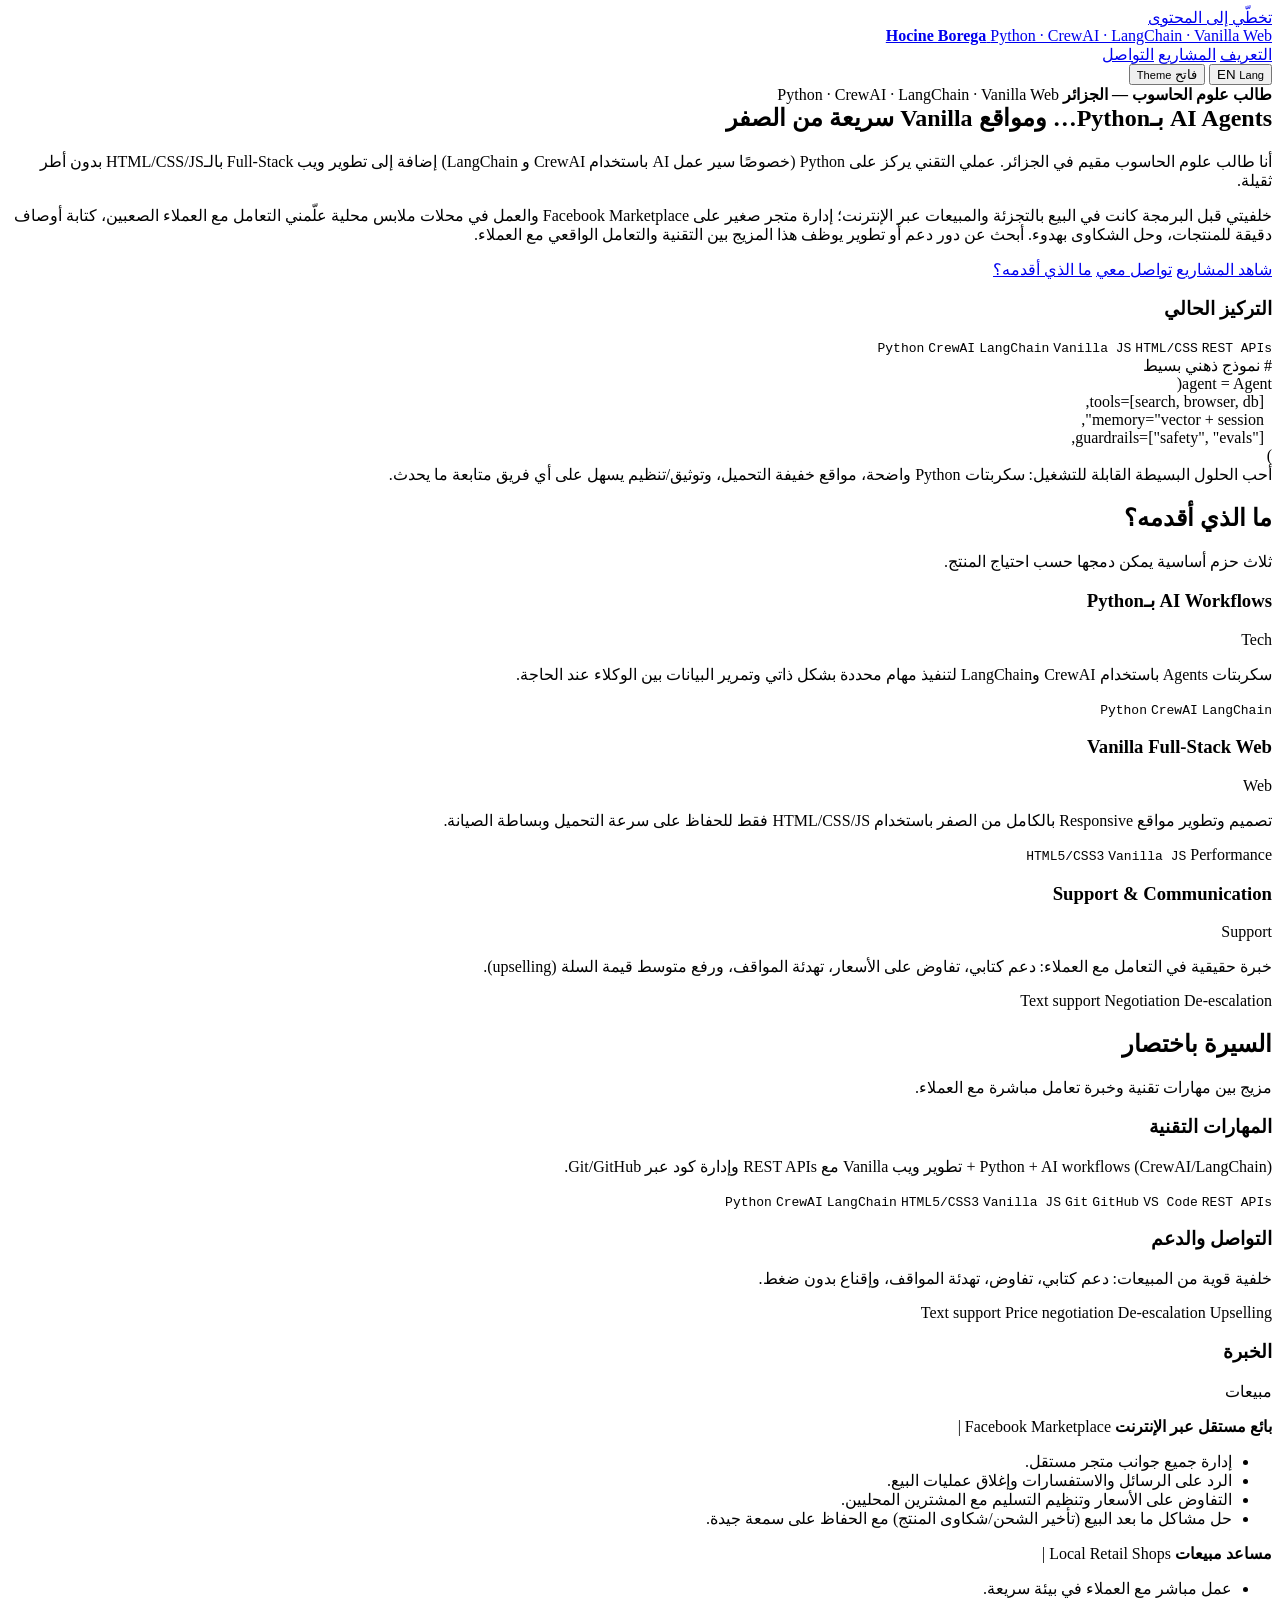
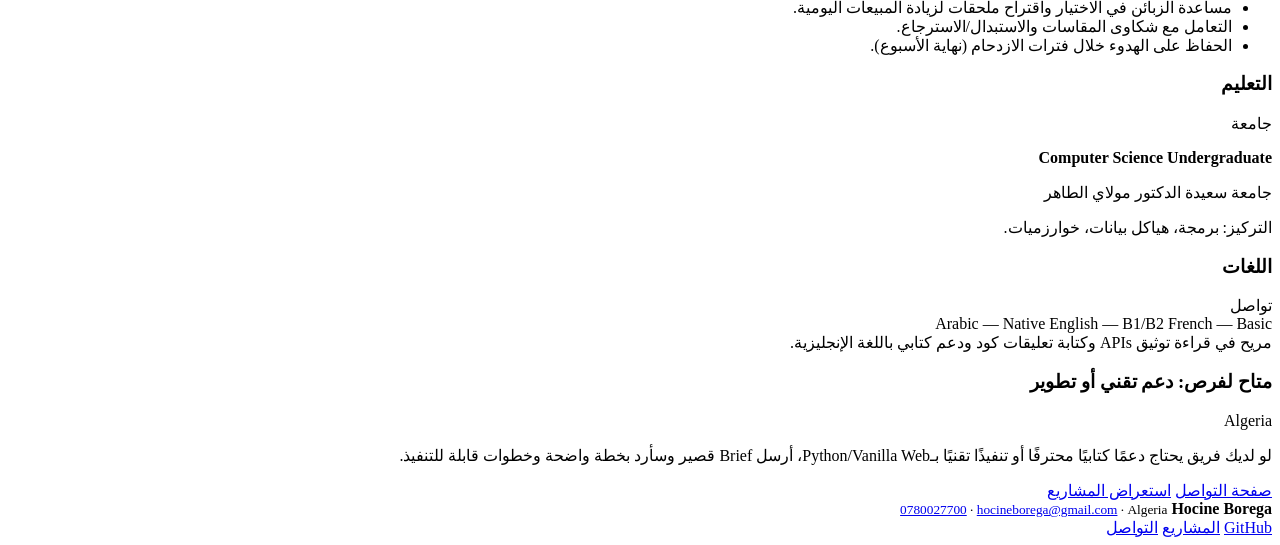
==== index.html @ 4b9794a4 "Update index.html" ====
<!doctype html>
<html lang="ar" dir="rtl">
<head>
  <meta charset="utf-8" />
  <meta name="viewport" content="width=device-width, initial-scale=1" />
  <meta name="description" content="Hocine Borega — طالب علوم الحاسوب من الجزائر. Python (CrewAI, LangChain) + Vanilla Web + خبرة دعم/تواصل من المبيعات." />
  <title>التعريف | Hocine Bouregag</title>

  <link rel="icon" href="assets/favicon.svg" type="image/svg+xml" />
  <link rel="preconnect" href="https://fonts.googleapis.com" />
  <link rel="preconnect" href="https://fonts.gstatic.com" crossorigin />
  <link href="https://fonts.googleapis.com/css2?family=IBM+Plex+Sans+Arabic:wght@400;500;600;700&family=JetBrains+Mono:wght@400;500&display=swap" rel="stylesheet" />
  <link rel="stylesheet" href="assets/styles.css" />
</head>
<body data-page="index">
  <a class="skip-link" href="#content" data-i18n="common.skip">تخطّي إلى المحتوى</a>

  <header class="site-header" role="banner">
    <div class="container header-inner">
      <a class="brand" href="./index.html" aria-label="العودة إلى صفحة التعريف" data-i18n-aria="common.brandBack">
        <span class="mark" aria-hidden="true"></span>
        <span class="brand-title">
          <strong>Hocine Borega</strong>
          <span>Python · CrewAI · LangChain · Vanilla Web</span>
        </span>
      </a>

      <nav class="nav" aria-label="التنقّل" data-i18n-aria="common.navAria">
        <a href="./index.html" aria-current="page" data-i18n="common.nav.about">التعريف</a>
        <a href="./projects.html" data-i18n="common.nav.projects">المشاريع</a>
        <a href="./contact.html" data-i18n="common.nav.contact">التواصل</a>
      </nav>

      <div class="header-actions">
        <button class="btn lang-toggle" type="button" data-lang-toggle aria-label="تحويل اللغة إلى الإنجليزية">
          <span class="pill"><span class="mono" data-lang-label>EN</span></span>
          <small class="mono">Lang</small>
        </button>

        <button class="btn theme-toggle" type="button" data-theme-toggle aria-pressed="false" aria-label="تبديل الوضع" data-i18n-aria="common.themeToggleAria">
          <span class="pill">
            <span class="theme-dot" aria-hidden="true"></span>
            <span data-theme-label>فاتح</span>
          </span>
          <small class="mono">Theme</small>
        </button>
      </div>
    </div>
  </header>

  <main id="content" class="container" role="main">
    <section class="hero" aria-label="نبذة سريعة">
      <div class="hero-inner">
        <div>
          <div class="kicker">
            <b data-i18n="index.kicker.role">طالب علوم الحاسوب — الجزائر</b>
            <span class="sep" aria-hidden="true"></span>
            <span class="mono">Python · CrewAI · LangChain · Vanilla Web</span>
          </div>

          <h1 style="margin-top: var(--space-4);" data-i18n="index.hero.title">AI Agents بـPython… ومواقع Vanilla سريعة من الصفر</h1>
          <p data-i18n="index.hero.p1">
            أنا طالب علوم الحاسوب مقيم في الجزائر. عملي التقني يركز على Python (خصوصًا سير عمل AI باستخدام CrewAI و LangChain) إضافة إلى تطوير ويب Full‑Stack بالـHTML/CSS/JS بدون أطر ثقيلة.
          </p>
          <p style="margin-top: var(--space-3);" data-i18n="index.hero.p2">
            خلفيتي قبل البرمجة كانت في البيع بالتجزئة والمبيعات عبر الإنترنت؛ إدارة متجر صغير على Facebook Marketplace والعمل في محلات ملابس محلية علّمني التعامل مع العملاء الصعبين، كتابة أوصاف دقيقة للمنتجات، وحل الشكاوى بهدوء. أبحث عن دور دعم أو تطوير يوظف هذا المزيج بين التقنية والتعامل الواقعي مع العملاء.
          </p>

          <div class="hero-cta" role="group" aria-label="روابط سريعة">
            <a class="btn btn-primary" href="./projects.html" data-i18n="index.hero.cta.projects">شاهد المشاريع</a>
            <a class="btn" href="./contact.html" data-i18n="index.hero.cta.contact">تواصل معي</a>
            <a class="btn btn-ghost" href="#services" data-i18n="index.hero.cta.services">ما الذي أقدمه؟</a>
          </div>
        </div>

        <aside class="panel" aria-label="ملخص التقنية">
          <h3 data-i18n="index.panel.title">التركيز الحالي</h3>
          <div class="chips" aria-label="محاور العمل">
            <span class="chip"><code>Python</code></span>
            <span class="chip"><code>CrewAI</code></span>
            <span class="chip"><code>LangChain</code></span>
            <span class="chip"><code>Vanilla JS</code></span>
            <span class="chip"><code>HTML/CSS</code></span>
            <span class="chip"><code>REST APIs</code></span>
          </div>

          <div class="codebox" aria-label="مثال شكلي">
            <div><span class="dim" data-i18n="index.panel.codeComment"># نموذج ذهني بسيط</span></div>
            <div><span class="g">agent</span> = Agent(</div>
            <div>&nbsp;&nbsp;tools=[search, browser, db],</div>
            <div>&nbsp;&nbsp;memory="vector + session",</div>
            <div>&nbsp;&nbsp;guardrails=["safety", "evals"],</div>
            <div>)</div>
          </div>

          <p style="margin-top: var(--space-3);" data-i18n="index.panel.p">
            أحب الحلول البسيطة القابلة للتشغيل: سكربتات Python واضحة، مواقع خفيفة التحميل، وتوثيق/تنظيم يسهل على أي فريق متابعة ما يحدث.
          </p>
        </aside>
      </div>
    </section>

    <section id="services" class="section" aria-label="الخدمات">
      <div class="section-head">
        <div>
          <h2 data-i18n="index.services.title">ما الذي أقدمه؟</h2>
          <p data-i18n="index.services.subtitle">ثلاث حزم أساسية يمكن دمجها حسب احتياج المنتج.</p>
        </div>
      </div>

      <div class="grid cols-3">
        <article class="card">
          <div class="card-top">
            <h3 data-i18n="index.services.card1.title">AI Workflows بـPython</h3>
            <span class="badge">Tech</span>
          </div>
          <p data-i18n="index.services.card1.desc">سكربتات Agents باستخدام CrewAI وLangChain لتنفيذ مهام محددة بشكل ذاتي وتمرير البيانات بين الوكلاء عند الحاجة.</p>
          <div class="chips" style="margin-top: var(--space-3);">
            <span class="chip"><code>Python</code></span>
            <span class="chip"><code>CrewAI</code></span>
            <span class="chip"><code>LangChain</code></span>
          </div>
        </article>

        <article class="card">
          <div class="card-top">
            <h3>Vanilla Full‑Stack Web</h3>
            <span class="badge">Web</span>
          </div>
          <p data-i18n="index.services.card2.desc">تصميم وتطوير مواقع Responsive بالكامل من الصفر باستخدام HTML/CSS/JS فقط للحفاظ على سرعة التحميل وبساطة الصيانة.</p>
          <div class="chips" style="margin-top: var(--space-3);">
            <span class="chip"><code>HTML5/CSS3</code></span>
            <span class="chip"><code>Vanilla JS</code></span>
            <span class="chip">Performance</span>
          </div>
        </article>

        <article class="card">
          <div class="card-top">
            <h3>Support & Communication</h3>
            <span class="badge">Support</span>
          </div>
          <p data-i18n="index.services.card3.desc">خبرة حقيقية في التعامل مع العملاء: دعم كتابي، تفاوض على الأسعار، تهدئة المواقف، ورفع متوسط قيمة السلة (upselling).</p>
          <div class="chips" style="margin-top: var(--space-3);">
            <span class="chip">Text support</span>
            <span class="chip">Negotiation</span>
            <span class="chip">De‑escalation</span>
          </div>
        </article>
      </div>
    </section>

    <section class="section" aria-label="السيرة">
      <div class="section-head">
        <div>
          <h2 data-i18n="index.resume.title">السيرة باختصار</h2>
          <p data-i18n="index.resume.subtitle">مزيج بين مهارات تقنية وخبرة تعامل مباشرة مع العملاء.</p>
        </div>
      </div>

      <div class="grid cols-2">
        <article class="card">
          <h3 data-i18n="index.resume.tech.title">المهارات التقنية</h3>
          <p data-i18n="index.resume.tech.desc">Python + AI workflows (CrewAI/LangChain) + تطوير ويب Vanilla مع REST APIs وإدارة كود عبر Git/GitHub.</p>
          <div class="chips" style="margin-top: var(--space-3);">
            <span class="chip"><code>Python</code></span>
            <span class="chip"><code>CrewAI</code></span>
            <span class="chip"><code>LangChain</code></span>
            <span class="chip"><code>HTML5/CSS3</code></span>
            <span class="chip"><code>Vanilla JS</code></span>
            <span class="chip"><code>Git</code></span>
            <span class="chip"><code>GitHub</code></span>
            <span class="chip"><code>VS Code</code></span>
            <span class="chip"><code>REST APIs</code></span>
          </div>
        </article>

        <article class="card">
          <h3 data-i18n="index.resume.support.title">التواصل والدعم</h3>
          <p data-i18n="index.resume.support.desc">خلفية قوية من المبيعات: دعم كتابي، تفاوض، تهدئة المواقف، وإقناع بدون ضغط.</p>
          <div class="chips" style="margin-top: var(--space-3);">
            <span class="chip">Text support</span>
            <span class="chip">Price negotiation</span>
            <span class="chip">De‑escalation</span>
            <span class="chip">Upselling</span>
          </div>
        </article>
      </div>

      <div class="grid cols-3" style="margin-top: var(--space-3);">
        <article class="card" aria-label="الخبرة">
          <div class="card-top">
            <h3 data-i18n="index.exp.title">الخبرة</h3>
            <span class="badge" data-i18n="index.exp.badge">مبيعات</span>
          </div>

          <p><b data-i18n="index.exp.role1">بائع مستقل عبر الإنترنت</b> <span class="mono" dir="ltr">| Facebook Marketplace</span></p>
          <ul class="list">
            <li data-i18n="index.exp.role1.li1">إدارة جميع جوانب متجر مستقل.</li>
            <li data-i18n="index.exp.role1.li2">الرد على الرسائل والاستفسارات وإغلاق عمليات البيع.</li>
            <li data-i18n="index.exp.role1.li3">التفاوض على الأسعار وتنظيم التسليم مع المشترين المحليين.</li>
            <li data-i18n="index.exp.role1.li4">حل مشاكل ما بعد البيع (تأخير الشحن/شكاوى المنتج) مع الحفاظ على سمعة جيدة.</li>
          </ul>

          <p style="margin-top: var(--space-4);"><b data-i18n="index.exp.role2">مساعد مبيعات</b> <span class="mono" dir="ltr">| Local Retail Shops</span></p>
          <ul class="list">
            <li data-i18n="index.exp.role2.li1">عمل مباشر مع العملاء في بيئة سريعة.</li>
            <li data-i18n="index.exp.role2.li2">مساعدة الزبائن في الاختيار واقتراح ملحقات لزيادة المبيعات اليومية.</li>
            <li data-i18n="index.exp.role2.li3">التعامل مع شكاوى المقاسات والاستبدال/الاسترجاع.</li>
            <li data-i18n="index.exp.role2.li4">الحفاظ على الهدوء خلال فترات الازدحام (نهاية الأسبوع).</li>
          </ul>
        </article>

        <article class="card" aria-label="التعليم">
          <div class="card-top">
            <h3 data-i18n="index.edu.title">التعليم</h3>
            <span class="badge" data-i18n="index.edu.badge">جامعة</span>
          </div>
          <p><b>Computer Science Undergraduate</b></p>
          <p style="margin-top: 10px;" data-i18n="index.edu.school">جامعة سعيدة الدكتور مولاي الطاهر</p>
          <p style="margin-top: 10px;" data-i18n="index.edu.focus">التركيز: برمجة، هياكل بيانات، خوارزميات.</p>
        </article>

        <article class="card" aria-label="اللغات">
          <div class="card-top">
            <h3 data-i18n="index.lang.title">اللغات</h3>
            <span class="badge" data-i18n="index.lang.badge">تواصل</span>
          </div>
          <div class="chips" style="margin-top: var(--space-3);">
            <span class="chip">Arabic — Native</span>
            <span class="chip">English — B1/B2</span>
            <span class="chip">French — Basic</span>
          </div>
          <p style="margin-top: var(--space-3);" data-i18n="index.lang.note">مريح في قراءة توثيق APIs وكتابة تعليقات كود ودعم كتابي باللغة الإنجليزية.</p>
        </article>
      </div>
    </section>

    <section class="section" aria-label="دعوة">
      <div class="card">
        <div class="card-top">
          <h3 data-i18n="index.cta.title">متاح لفرص: دعم تقني أو تطوير</h3>
          <span class="badge">Algeria</span>
        </div>
        <p data-i18n="index.cta.desc">لو لديك فريق يحتاج دعمًا كتابيًا محترفًا أو تنفيذًا تقنيًا بـPython/Vanilla Web، أرسل Brief قصير وسأرد بخطة واضحة وخطوات قابلة للتنفيذ.</p>
        <div class="hero-cta" style="margin-top: var(--space-4);">
          <a class="btn btn-primary" href="./contact.html" data-i18n="index.cta.contact">صفحة التواصل</a>
          <a class="btn" href="./projects.html" data-i18n="index.cta.projects">استعراض المشاريع</a>
        </div>
      </div>
    </section>

    <footer class="footer" role="contentinfo">
      <div class="footer-inner">
        <div>
          <strong>Hocine Borega</strong>
          <small>
            <span class="mono" dir="ltr">Algeria</span> ·
            <a class="text-link mono" dir="ltr" href="mailto:hocineborega@gmail.com">hocineborega@gmail.com</a> ·
            <a class="text-link mono" dir="ltr" href="tel:0780027700">0780027700</a>
          </small>
        </div>
        <div class="inline-links" aria-label="روابط" data-i18n-aria="common.footer.links">
          <a class="text-link" href="https://github.com/hocine1552" target="_blank" rel="noreferrer">GitHub</a>
          <a href="./projects.html" data-i18n="common.nav.projects">المشاريع</a>
          <a href="./contact.html" data-i18n="common.nav.contact">التواصل</a>
        </div>
      </div>
    </footer>
  </main>

  <script src="assets/app.js" defer></script>
</body>
</html>
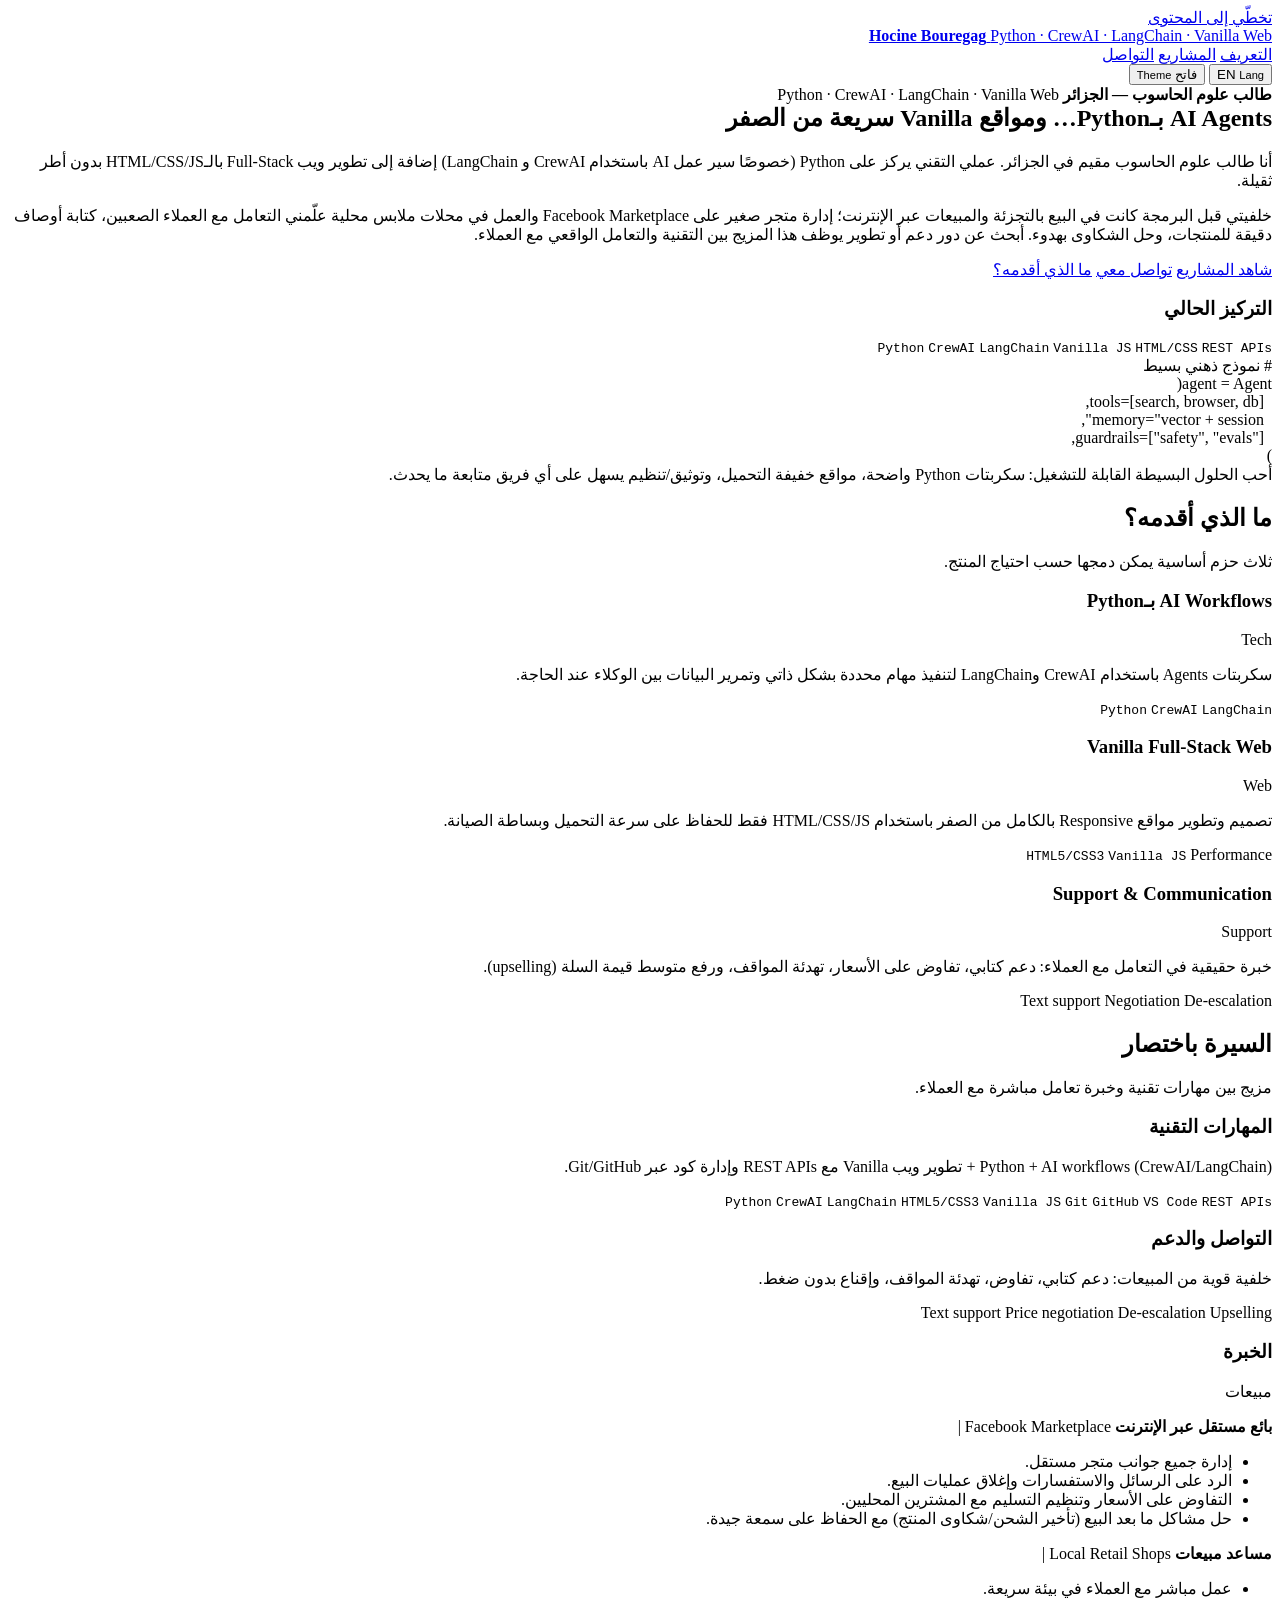
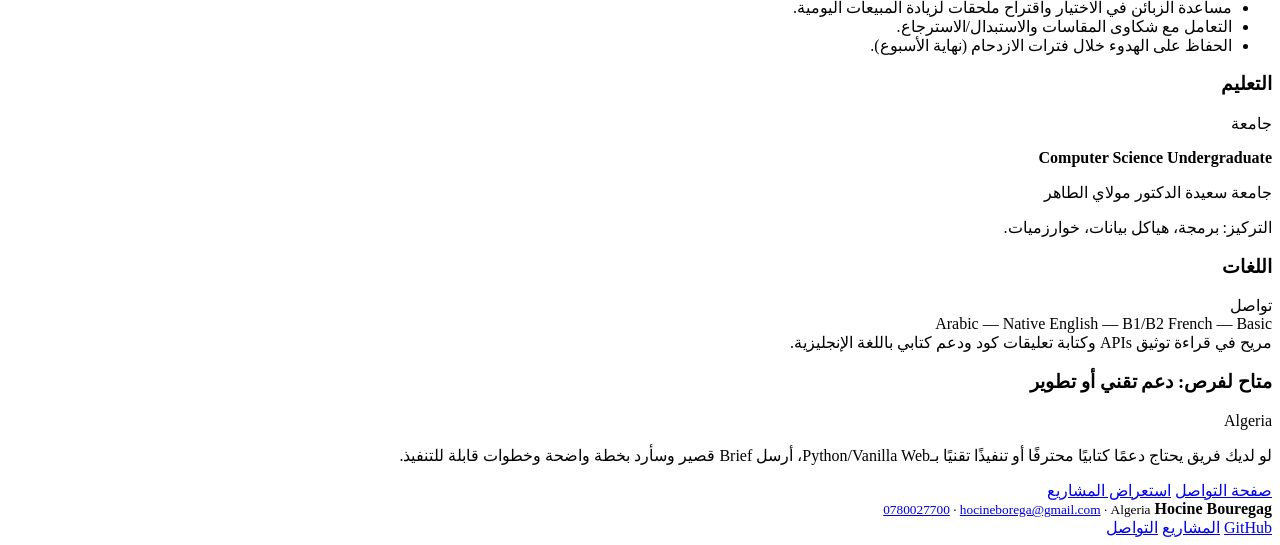
==== commit 80506c4c: "Update name from Hocine Borega to Hocine Bouregag" ====
--- a/index.html
+++ b/index.html
@@ -3,7 +3,7 @@
 <head>
   <meta charset="utf-8" />
   <meta name="viewport" content="width=device-width, initial-scale=1" />
-  <meta name="description" content="Hocine Borega — طالب علوم الحاسوب من الجزائر. Python (CrewAI, LangChain) + Vanilla Web + خبرة دعم/تواصل من المبيعات." />
+  <meta name="description" content="Hocine Bouregag — طالب علوم الحاسوب من الجزائر. Python (CrewAI, LangChain) + Vanilla Web + خبرة دعم/تواصل من المبيعات." />
   <title>التعريف | Hocine Bouregag</title>
 
   <link rel="icon" href="assets/favicon.svg" type="image/svg+xml" />
@@ -20,7 +20,7 @@
       <a class="brand" href="./index.html" aria-label="العودة إلى صفحة التعريف" data-i18n-aria="common.brandBack">
         <span class="mark" aria-hidden="true"></span>
         <span class="brand-title">
-          <strong>Hocine Borega</strong>
+          <strong>Hocine Bouregag</strong>
           <span>Python · CrewAI · LangChain · Vanilla Web</span>
         </span>
       </a>
@@ -253,7 +253,7 @@
     <footer class="footer" role="contentinfo">
       <div class="footer-inner">
         <div>
-          <strong>Hocine Borega</strong>
+          <strong>Hocine Bouregag</strong>
           <small>
             <span class="mono" dir="ltr">Algeria</span> ·
             <a class="text-link mono" dir="ltr" href="mailto:hocineborega@gmail.com">hocineborega@gmail.com</a> ·
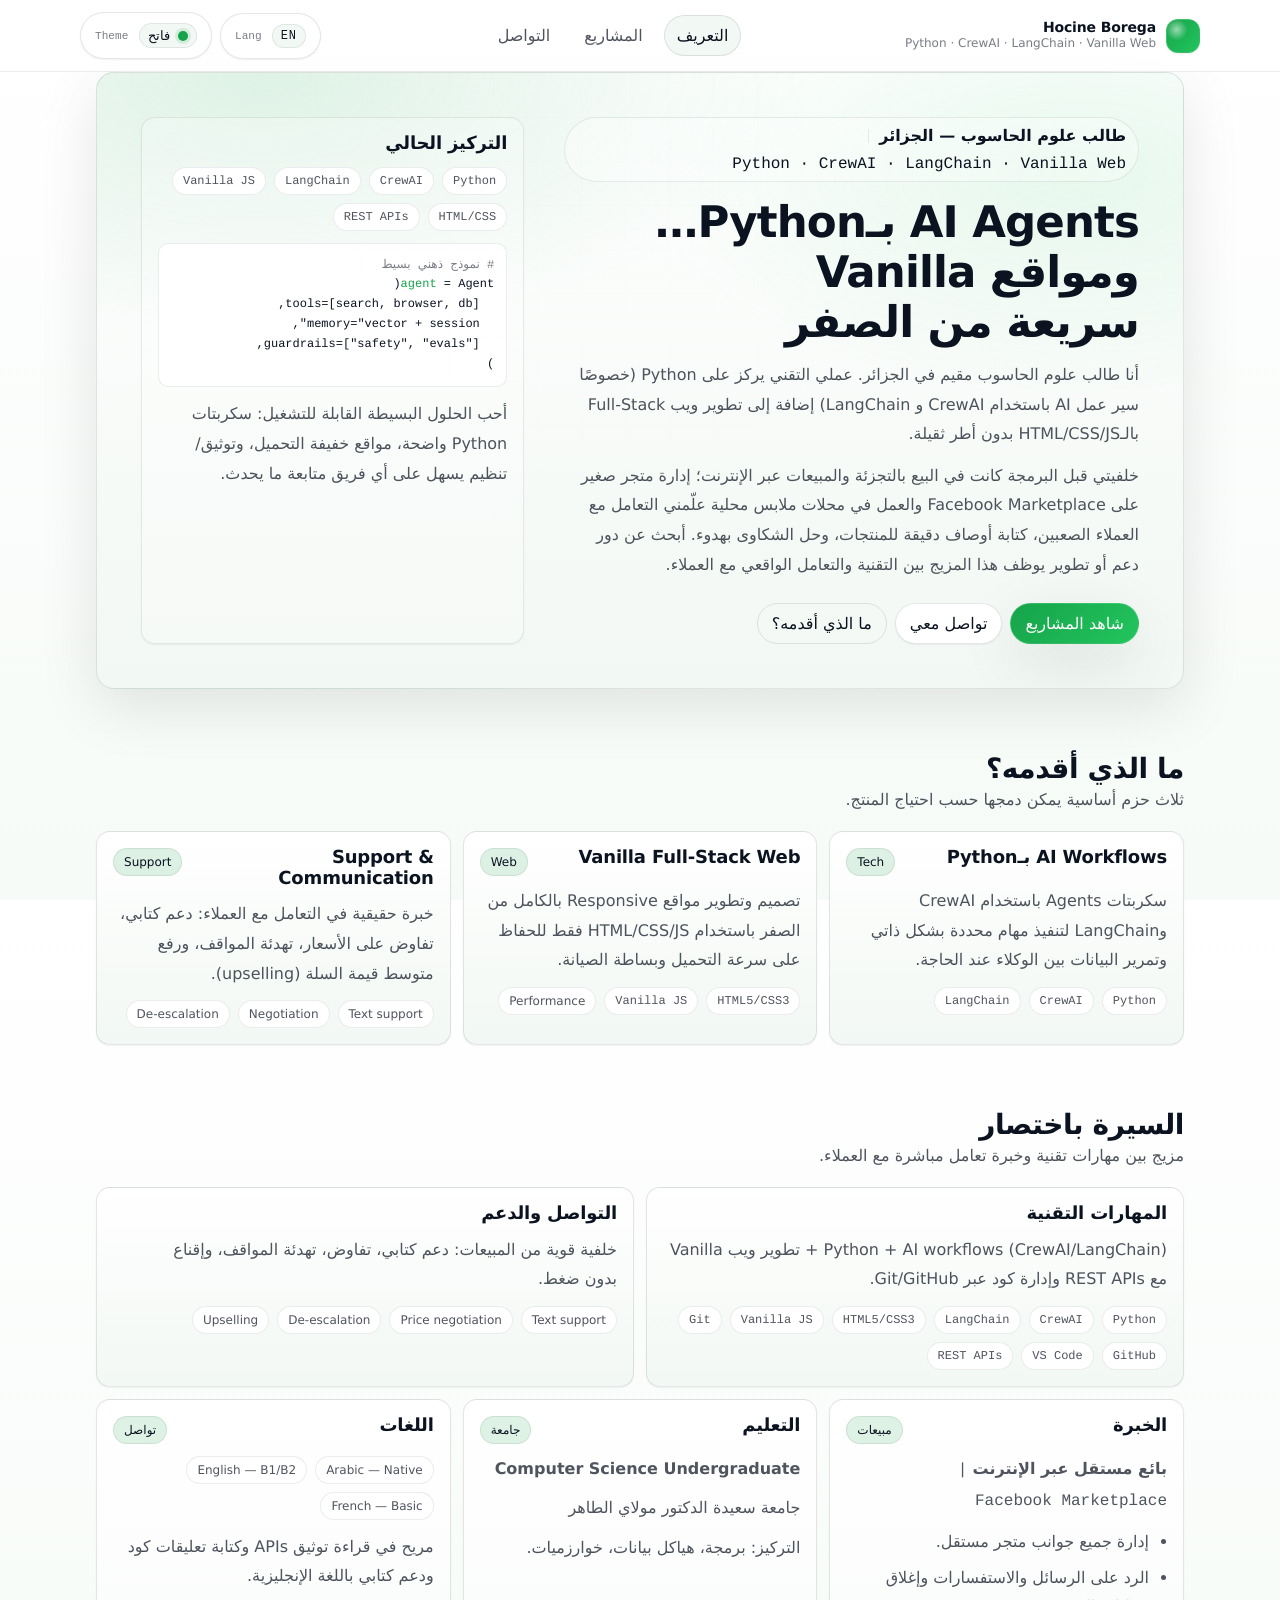
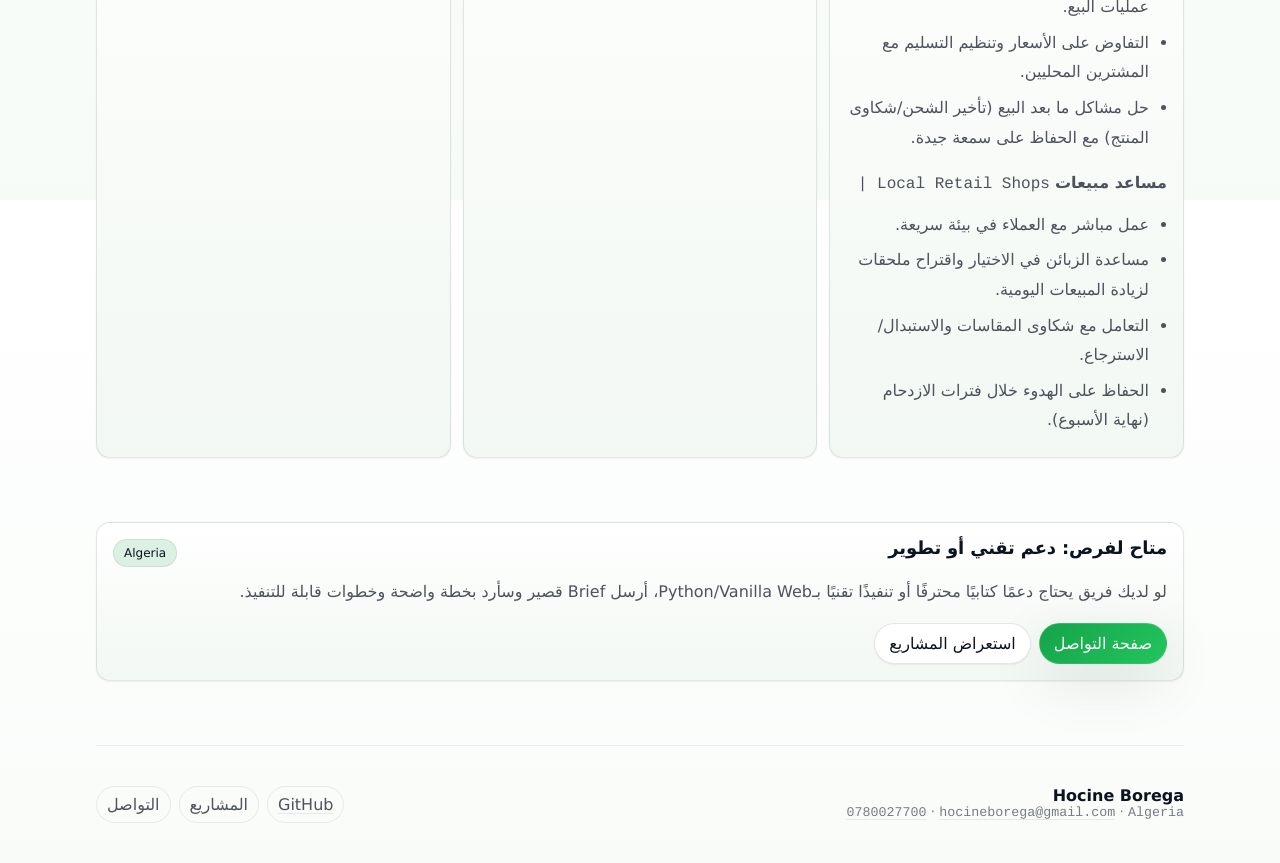
==== commit 25dcfa60: "Initial commit" ====
--- a/index.html
+++ b/index.html
@@ -3,8 +3,8 @@
 <head>
   <meta charset="utf-8" />
   <meta name="viewport" content="width=device-width, initial-scale=1" />
-  <meta name="description" content="Hocine Bouregag — طالب علوم الحاسوب من الجزائر. Python (CrewAI, LangChain) + Vanilla Web + خبرة دعم/تواصل من المبيعات." />
-  <title>التعريف | Hocine Bouregag</title>
+  <meta name="description" content="Hocine Borega — طالب علوم الحاسوب من الجزائر. Python (CrewAI, LangChain) + Vanilla Web + خبرة دعم/تواصل من المبيعات." />
+  <title>التعريف | Hocine Borega</title>
 
   <link rel="icon" href="assets/favicon.svg" type="image/svg+xml" />
   <link rel="preconnect" href="https://fonts.googleapis.com" />
@@ -20,7 +20,7 @@
       <a class="brand" href="./index.html" aria-label="العودة إلى صفحة التعريف" data-i18n-aria="common.brandBack">
         <span class="mark" aria-hidden="true"></span>
         <span class="brand-title">
-          <strong>Hocine Bouregag</strong>
+          <strong>Hocine Borega</strong>
           <span>Python · CrewAI · LangChain · Vanilla Web</span>
         </span>
       </a>
@@ -253,7 +253,7 @@
     <footer class="footer" role="contentinfo">
       <div class="footer-inner">
         <div>
-          <strong>Hocine Bouregag</strong>
+          <strong>Hocine Borega</strong>
           <small>
             <span class="mono" dir="ltr">Algeria</span> ·
             <a class="text-link mono" dir="ltr" href="mailto:hocineborega@gmail.com">hocineborega@gmail.com</a> ·
--- a/assets/styles.css
+++ b/assets/styles.css
@@ -0,0 +1,599 @@
+/* Design system: light (white/green) + dark (black/green)
+   All colors are declared as CSS variables to keep the palette controlled. */
+
+:root{
+  color-scheme: light;
+
+  --font-sans: "IBM Plex Sans Arabic", ui-sans-serif, system-ui, -apple-system, "Segoe UI", Tahoma, Arial, "Noto Sans Arabic", sans-serif;
+  --font-mono: "JetBrains Mono", ui-monospace, SFMono-Regular, Menlo, Consolas, "Liberation Mono", monospace;
+
+  --space-1: 4px;
+  --space-2: 8px;
+  --space-3: 12px;
+  --space-4: 16px;
+  --space-5: 24px;
+  --space-6: 40px;
+  --space-7: 64px;
+
+  --radius-sm: 10px;
+  --radius-md: 14px;
+  --radius-lg: 18px;
+  --radius-pill: 999px;
+
+  --bg: #ffffff;
+  --bg-2: #f6fbf7;
+  --surface-1: #ffffff;
+  --surface-2: #f2f8f3;
+  --surface-3: #eaf6ed;
+
+  --text: #0b1220;
+  --muted: rgba(11, 18, 32, 0.72);
+  --muted-2: rgba(11, 18, 32, 0.55);
+
+  --border: rgba(11, 18, 32, 0.10);
+  --hairline: rgba(11, 18, 32, 0.08);
+
+  --accent: #16a34a;
+  --accent-2: #22c55e;
+  --accent-soft: rgba(22, 163, 74, 0.14);
+  --accent-mesh: rgba(34,197,94,0.10);
+  --accent-focus: rgba(34,197,94,0.45);
+  --on-accent: #ffffff;
+
+  --grid-line: rgba(11, 18, 32, 0.06);
+
+  --header-bg: rgba(255,255,255,0.72);
+
+  --shadow-1: 0 1px 2px rgba(0,0,0,0.06);
+  --shadow-2: 0 18px 60px rgba(0,0,0,0.10);
+
+  --ring: 0 0 0 3px rgba(34,197,94,0.22);
+  --ease: cubic-bezier(0.22, 1, 0.36, 1);
+  --trans-fast: 140ms var(--ease);
+
+  --container: 1120px;
+}
+
+html[data-theme="dark"]{
+  color-scheme: dark;
+
+  --bg: #070a08;
+  --bg-2: #0a0f0b;
+  --surface-1: #0f1511;
+  --surface-2: #141c16;
+  --surface-3: #1a231c;
+
+  --text: #f7fafc;
+  --muted: rgba(247,250,252,0.74);
+  --muted-2: rgba(247,250,252,0.56);
+
+  --border: rgba(255,255,255,0.10);
+  --hairline: rgba(255,255,255,0.08);
+
+  --accent: #22c55e;
+  --accent-2: #4ade80;
+  --accent-soft: rgba(34, 197, 94, 0.16);
+  --accent-mesh: rgba(74,222,128,0.10);
+  --accent-focus: rgba(74,222,128,0.45);
+  --on-accent: #06150c;
+
+  --grid-line: rgba(255,255,255,0.09);
+
+  --header-bg: rgba(7,10,8,0.72);
+
+  --shadow-1: 0 1px 2px rgba(0,0,0,0.40);
+  --shadow-2: 0 18px 60px rgba(0,0,0,0.55);
+
+  --ring: 0 0 0 3px rgba(74,222,128,0.22);
+}
+
+*{ box-sizing: border-box; }
+
+html, body{ height: 100%; }
+
+body{
+  margin: 0;
+  font-family: var(--font-sans);
+  background: linear-gradient(180deg, var(--bg), var(--bg-2));
+  color: var(--text);
+  -webkit-font-smoothing: antialiased;
+  -moz-osx-font-smoothing: grayscale;
+  text-rendering: geometricPrecision;
+}
+
+[id]{
+  scroll-margin-top: 92px;
+}
+
+a{ color: inherit; text-decoration: none; }
+
+a.text-link{
+  text-decoration: underline;
+  text-decoration-color: var(--hairline);
+  text-underline-offset: 3px;
+}
+
+a.text-link:hover{
+  text-decoration-color: var(--border);
+}
+
+p{ margin: 0; color: var(--muted); line-height: 1.85; text-wrap: pretty; }
+
+.list{
+  margin: 10px 0 0;
+  padding-inline-start: 18px;
+  color: var(--muted);
+}
+
+.list li{
+  margin: 6px 0;
+  line-height: 1.85;
+}
+
+h1, h2, h3{ margin: 0; line-height: 1.15; text-wrap: balance; }
+
+h1{
+  font-size: clamp(30px, 3.4vw, 52px);
+  letter-spacing: -0.02em;
+}
+
+h2{
+  font-size: clamp(20px, 2.4vw, 28px);
+  letter-spacing: -0.015em;
+}
+
+h3{
+  font-size: 18px;
+  letter-spacing: -0.01em;
+}
+
+small{ color: var(--muted-2); }
+
+code, .mono{ font-family: var(--font-mono); }
+
+:focus-visible{
+  outline: none;
+  box-shadow: var(--ring);
+  border-radius: var(--radius-sm);
+}
+
+@media (prefers-reduced-motion: reduce){
+  *, *::before, *::after{ transition-duration: 1ms !important; animation-duration: 1ms !important; }
+}
+
+.skip-link{
+  position: absolute;
+  inset-inline-start: var(--space-4);
+  top: var(--space-4);
+  padding: 10px 12px;
+  background: var(--surface-1);
+  border: 1px solid var(--border);
+  border-radius: var(--radius-sm);
+  box-shadow: var(--shadow-1);
+  transform: translateY(-160%);
+  transition: transform var(--trans-fast);
+  z-index: 999;
+}
+
+.skip-link:focus{ transform: translateY(0); }
+
+.container{
+  max-width: var(--container);
+  margin: 0 auto;
+  padding: 0 var(--space-4);
+}
+
+.site-header{
+  position: sticky;
+  top: 0;
+  z-index: 100;
+  background: var(--header-bg);
+  border-bottom: 1px solid var(--hairline);
+  backdrop-filter: blur(10px);
+}
+
+.header-inner{
+  display: flex;
+  align-items: center;
+  justify-content: space-between;
+  gap: var(--space-3);
+  padding: var(--space-3) 0;
+}
+
+@media (max-width: 720px){
+  .header-inner{
+    display: grid;
+    grid-template-columns: 1fr auto;
+    grid-template-areas:
+      "brand actions"
+      "nav nav";
+    gap: var(--space-2);
+    padding: var(--space-3) 0;
+  }
+
+  .brand{ grid-area: brand; min-width: 0; }
+  .header-actions{ grid-area: actions; }
+  .nav{ grid-area: nav; justify-content: center; }
+  .nav a{ padding: 8px 10px; font-size: 14px; }
+
+  [id]{
+    scroll-margin-top: 132px;
+  }
+}
+
+.brand{
+  display: flex;
+  align-items: center;
+  gap: 10px;
+  min-width: 160px;
+}
+
+.mark{
+  width: 34px;
+  height: 34px;
+  border-radius: 12px;
+  background:
+    radial-gradient(18px 18px at 30% 30%, rgba(255,255,255,0.55), transparent 60%),
+    linear-gradient(135deg, var(--accent), var(--accent-2));
+  box-shadow: var(--shadow-1);
+  border: 1px solid rgba(255,255,255,0.12);
+}
+
+.brand-title{
+  display: grid;
+  line-height: 1.1;
+}
+
+.brand-title strong{ font-size: 14px; letter-spacing: -0.01em; }
+.brand-title span{ font-size: 12px; color: var(--muted-2); }
+
+.nav{
+  display: flex;
+  align-items: center;
+  gap: var(--space-2);
+  flex-wrap: wrap;
+  justify-content: center;
+}
+
+.nav a{
+  padding: 10px 12px;
+  border-radius: var(--radius-pill);
+  border: 1px solid transparent;
+  color: var(--muted);
+  transition: background-color var(--trans-fast), border-color var(--trans-fast), color var(--trans-fast);
+}
+
+.nav a:hover{
+  background: var(--surface-2);
+  border-color: var(--hairline);
+  color: var(--text);
+}
+
+.nav a[aria-current="page"]{
+  background: var(--surface-2);
+  border-color: var(--border);
+  color: var(--text);
+}
+
+.header-actions{
+  display: flex;
+  align-items: center;
+  gap: var(--space-2);
+}
+
+.btn{
+  display: inline-flex;
+  align-items: center;
+  justify-content: center;
+  gap: 10px;
+  padding: 10px 14px;
+  border-radius: var(--radius-pill);
+  border: 1px solid var(--border);
+  background: var(--surface-1);
+  color: var(--text);
+  box-shadow: var(--shadow-1);
+  cursor: pointer;
+  transition: background-color var(--trans-fast), border-color var(--trans-fast), transform var(--trans-fast);
+}
+
+.btn:hover{ background: var(--surface-2); border-color: var(--hairline); transform: translateY(-1px); }
+.btn:active{ transform: translateY(0); }
+
+.btn-primary{
+  background: linear-gradient(135deg, var(--accent), var(--accent-2));
+  border-color: rgba(255,255,255,0.12);
+  color: var(--on-accent);
+  box-shadow: var(--shadow-2);
+}
+
+.btn-primary:hover{ filter: saturate(1.03); }
+
+.btn-ghost{
+  background: transparent;
+  box-shadow: none;
+}
+
+.lang-toggle{
+  min-width: 92px;
+  justify-content: space-between;
+}
+
+.lang-toggle .pill{
+  display: inline-flex;
+  align-items: center;
+  gap: 8px;
+  padding: 4px 8px;
+  border-radius: var(--radius-pill);
+  border: 1px solid var(--hairline);
+  background: var(--surface-2);
+}
+
+.lang-toggle [data-lang-label]{
+  font-size: 12px;
+  letter-spacing: 0.08em;
+}
+
+.theme-toggle{
+  min-width: 132px;
+  justify-content: space-between;
+}
+
+.theme-toggle .pill{
+  display: inline-flex;
+  align-items: center;
+  gap: 8px;
+  padding: 4px 8px;
+  border-radius: var(--radius-pill);
+  border: 1px solid var(--hairline);
+  background: var(--surface-2);
+}
+
+.theme-dot{
+  width: 10px;
+  height: 10px;
+  border-radius: 999px;
+  background: var(--accent);
+  box-shadow: 0 0 0 3px var(--accent-soft);
+}
+
+main{ padding: var(--space-6) 0; }
+
+.hero{
+  position: relative;
+  border: 1px solid var(--border);
+  border-radius: var(--radius-lg);
+  overflow: hidden;
+  box-shadow: var(--shadow-2);
+  background:
+    radial-gradient(900px 420px at 15% 0%, var(--accent-soft), transparent 62%),
+    radial-gradient(700px 360px at 90% 16%, var(--accent-mesh), transparent 62%),
+    linear-gradient(180deg, var(--surface-1), var(--surface-2));
+}
+
+html[data-theme="dark"] .hero{
+  background:
+    radial-gradient(900px 420px at 15% 0%, var(--accent-soft), transparent 62%),
+    radial-gradient(700px 360px at 90% 16%, var(--accent-mesh), transparent 62%),
+    linear-gradient(180deg, var(--surface-1), var(--surface-2));
+}
+
+.hero::after{
+  content: "";
+  position: absolute;
+  inset: 0;
+  pointer-events: none;
+  background-image:
+    linear-gradient(to right, var(--grid-line) 1px, transparent 1px),
+    linear-gradient(to bottom, var(--grid-line) 1px, transparent 1px);
+  background-size: 44px 44px;
+  opacity: 0.18;
+  mask-image: radial-gradient(ellipse at 50% 0%, black 0%, transparent 68%);
+}
+
+html[data-theme="dark"] .hero::after{
+  opacity: 0.14;
+}
+
+.hero-inner{
+  position: relative;
+  display: grid;
+  grid-template-columns: 1.2fr 0.8fr;
+  gap: var(--space-6);
+  padding: clamp(22px, 4vw, 44px);
+}
+
+@media (max-width: 900px){
+  .hero-inner{ grid-template-columns: 1fr; }
+}
+
+.kicker{
+  display: inline-flex;
+  align-items: center;
+  gap: 10px;
+  flex-wrap: wrap;
+  padding: 8px 12px;
+  border-radius: var(--radius-pill);
+  border: 1px solid var(--hairline);
+  background: rgba(255,255,255,0.35);
+}
+
+html[data-theme="dark"] .kicker{
+  background: rgba(255,255,255,0.03);
+}
+
+.kicker b{ font-weight: 600; }
+
+.kicker .sep{
+  width: 1px;
+  height: 14px;
+  background: var(--hairline);
+}
+
+@media (max-width: 520px){
+  .kicker{
+    flex-direction: column;
+    align-items: flex-start;
+    gap: 6px;
+  }
+
+  .kicker .sep{ display: none; }
+}
+
+.hero p{ margin-top: var(--space-3); max-width: 60ch; }
+
+.hero-cta{ display: flex; gap: var(--space-2); flex-wrap: wrap; margin-top: var(--space-5); }
+
+.panel{
+  border: 1px solid var(--hairline);
+  background: rgba(255,255,255,0.25);
+  border-radius: var(--radius-md);
+  padding: var(--space-4);
+  box-shadow: var(--shadow-1);
+}
+
+html[data-theme="dark"] .panel{
+  background: rgba(255,255,255,0.02);
+}
+
+.panel h3{ margin-bottom: var(--space-3); }
+
+.chips{ display: flex; flex-wrap: wrap; gap: 8px; }
+
+.chip{
+  display: inline-flex;
+  align-items: center;
+  padding: 6px 10px;
+  border-radius: var(--radius-pill);
+  border: 1px solid var(--hairline);
+  background: var(--surface-1);
+  color: var(--muted);
+  font-size: 12px;
+}
+
+.chip code{ font-size: 12px; }
+
+.section{
+  margin-top: var(--space-7);
+}
+
+.section-head{
+  display: flex;
+  align-items: baseline;
+  justify-content: space-between;
+  gap: var(--space-3);
+  margin-bottom: var(--space-4);
+}
+
+.section-head p{ max-width: 70ch; }
+
+.grid{
+  display: grid;
+  gap: var(--space-3);
+}
+
+.grid.cols-3{ grid-template-columns: repeat(3, minmax(0,1fr)); }
+.grid.cols-2{ grid-template-columns: repeat(2, minmax(0,1fr)); }
+
+@media (max-width: 900px){
+  .grid.cols-3{ grid-template-columns: 1fr; }
+  .grid.cols-2{ grid-template-columns: 1fr; }
+}
+
+.card{
+  border: 1px solid var(--border);
+  background: linear-gradient(180deg, var(--surface-1), var(--surface-2));
+  border-radius: var(--radius-md);
+  padding: var(--space-4);
+  box-shadow: var(--shadow-1);
+}
+
+.card p{ margin-top: 10px; }
+
+.card-top{
+  display: flex;
+  align-items: flex-start;
+  justify-content: space-between;
+  gap: var(--space-2);
+}
+
+.badge{
+  display: inline-flex;
+  align-items: center;
+  padding: 6px 10px;
+  border-radius: var(--radius-pill);
+  border: 1px solid var(--hairline);
+  background: var(--accent-soft);
+  color: var(--text);
+  font-size: 12px;
+}
+
+.codebox{
+  margin-top: var(--space-3);
+  border: 1px solid var(--hairline);
+  background: var(--surface-1);
+  border-radius: var(--radius-sm);
+  padding: var(--space-3);
+  overflow: auto;
+  font-family: var(--font-mono);
+  font-size: 12px;
+  line-height: 1.65;
+}
+
+.codebox .dim{ color: var(--muted-2); }
+.codebox .g{ color: var(--accent); }
+
+.form{
+  display: grid;
+  gap: var(--space-3);
+}
+
+.field{
+  display: grid;
+  gap: 8px;
+}
+
+label{ font-size: 13px; color: var(--muted); }
+
+input, textarea{
+  width: 100%;
+  padding: 12px 12px;
+  border-radius: var(--radius-sm);
+  border: 1px solid var(--border);
+  background: var(--surface-1);
+  color: var(--text);
+  font-family: inherit;
+  box-shadow: var(--shadow-1);
+  transition: border-color var(--trans-fast), background-color var(--trans-fast);
+}
+
+textarea{ min-height: 150px; resize: vertical; }
+
+input:focus, textarea:focus{ border-color: var(--accent-focus); }
+
+.footer{
+  border-top: 1px solid var(--hairline);
+  padding: var(--space-6) 0;
+  margin-top: var(--space-7);
+}
+
+.footer-inner{
+  display: flex;
+  align-items: flex-start;
+  justify-content: space-between;
+  gap: var(--space-4);
+  flex-wrap: wrap;
+}
+
+.footer small{ display: block; max-width: 68ch; }
+
+.inline-links{ display: flex; gap: var(--space-2); flex-wrap: wrap; }
+
+.inline-links a{
+  padding: 8px 10px;
+  border-radius: var(--radius-pill);
+  border: 1px solid var(--hairline);
+  background: transparent;
+  color: var(--muted);
+}
+
+.inline-links a:hover{ color: var(--text); background: var(--surface-2); }
